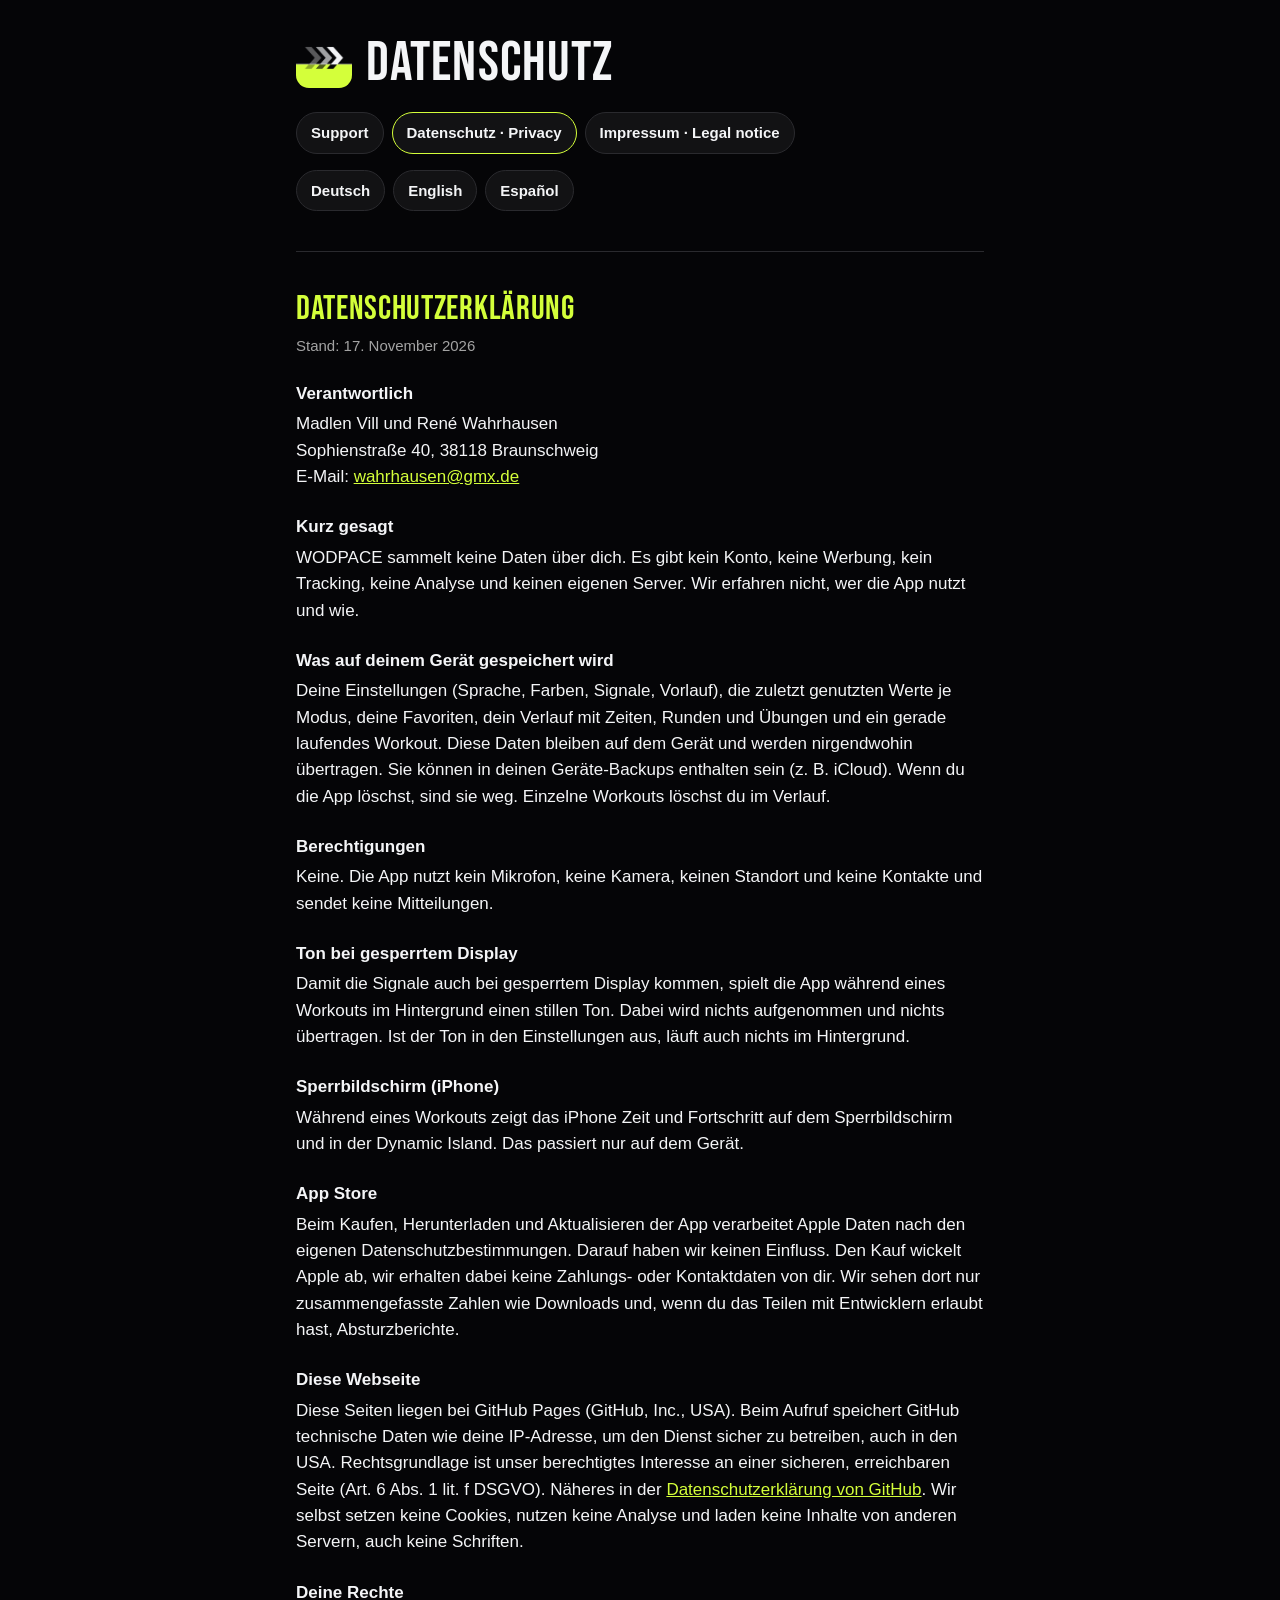
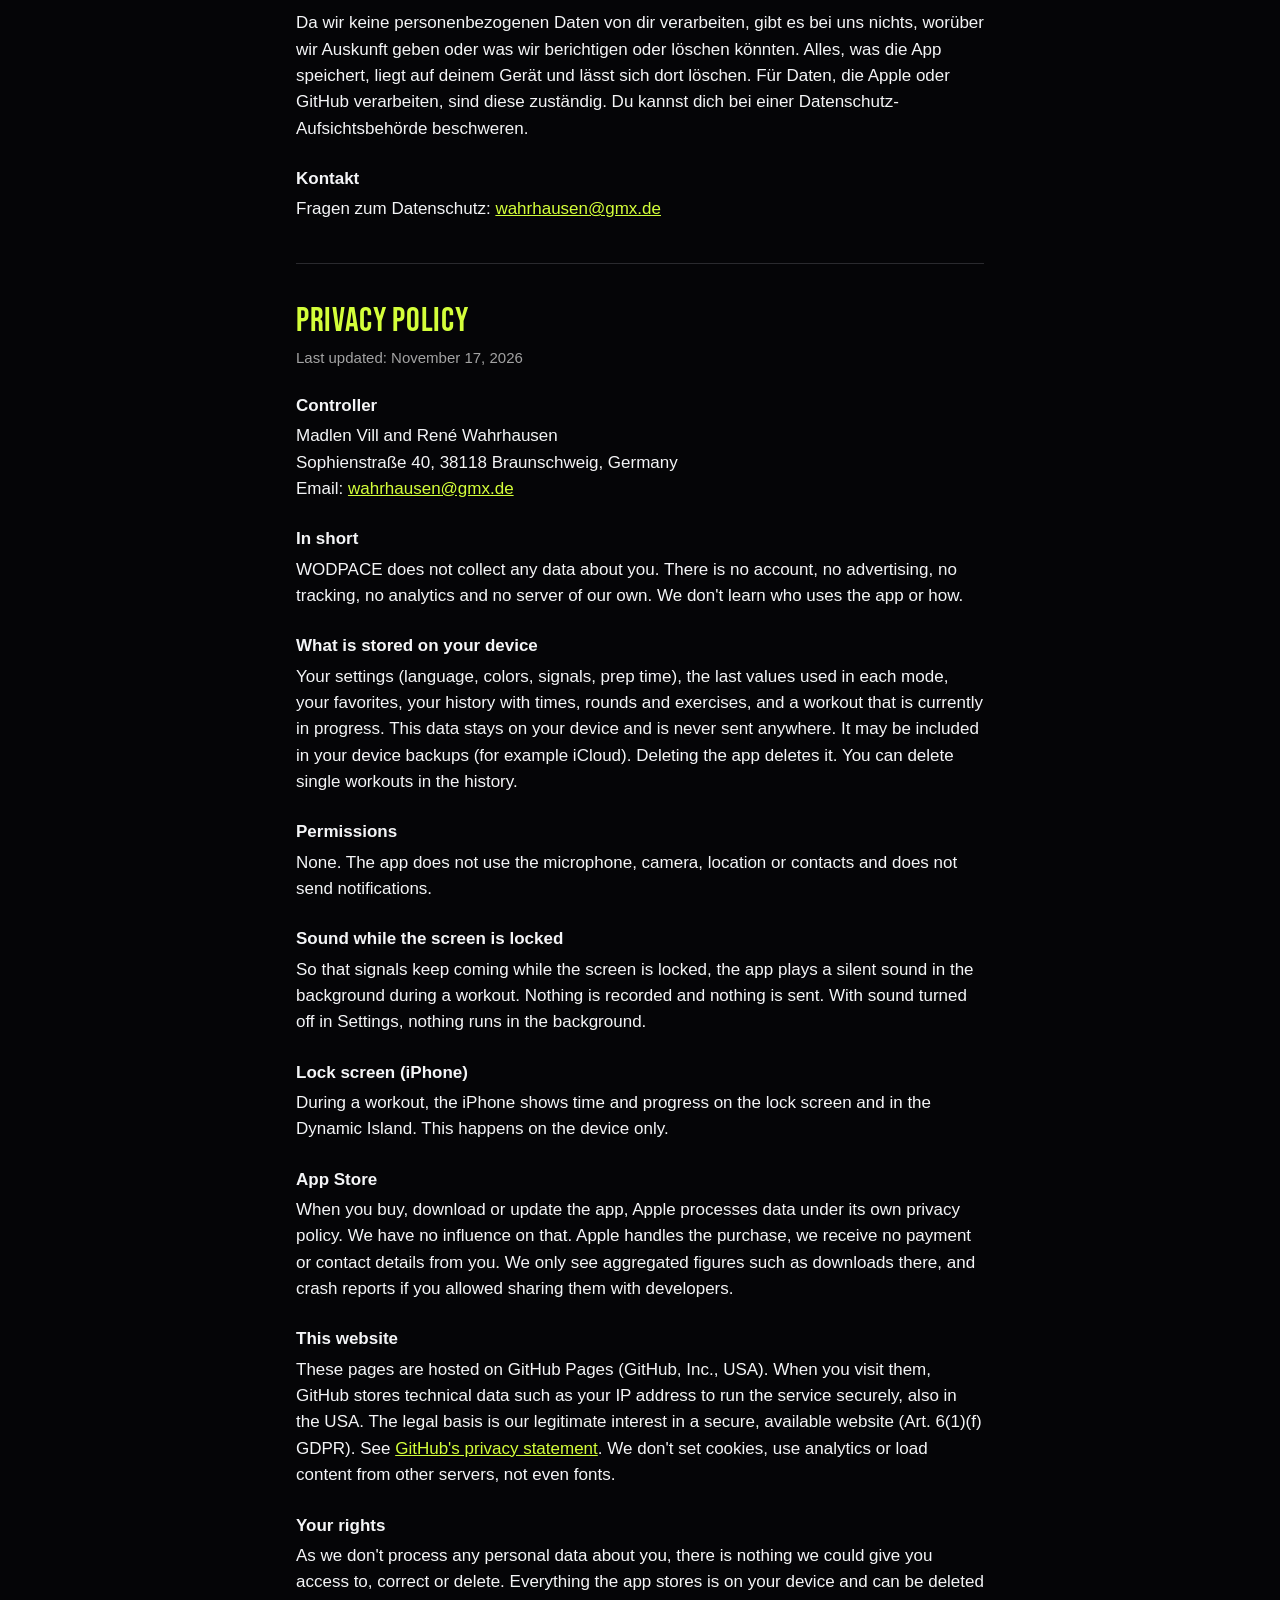
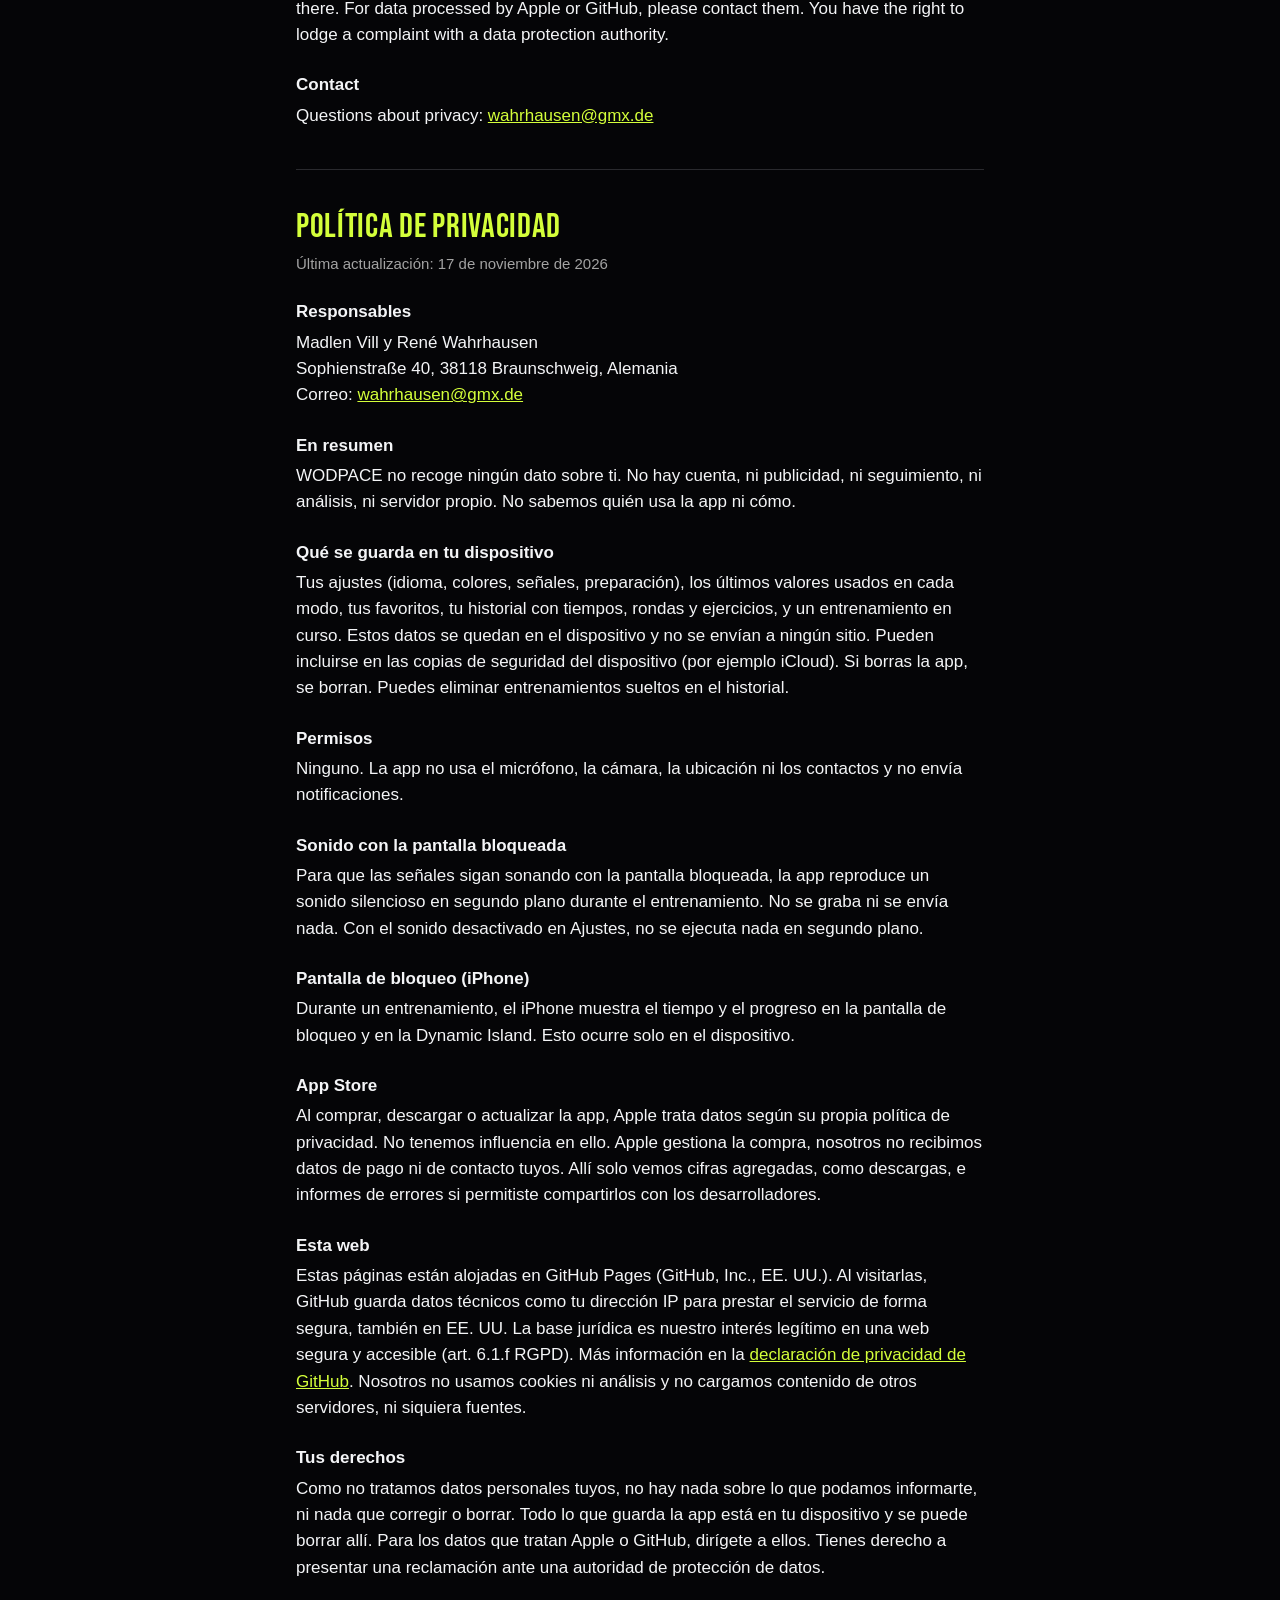
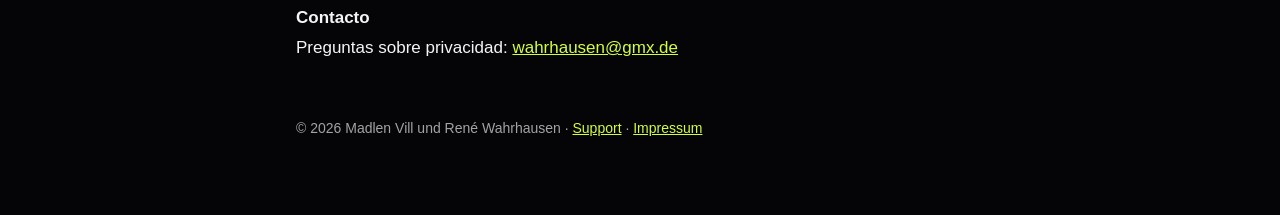
==== datenschutz/index.html @ cea5ee67 "WODPACE: Support, Datenschutz und Impressum Co-Authored-By: Claude Opus 5.5 <noreply@anthropic.com>" ====
<!doctype html>
<html lang="de">
<head>
  <meta charset="utf-8">
  <meta name="viewport" content="width=device-width, initial-scale=1">
  <title>WODPACE – Datenschutz</title>
  <meta name="description" content="Datenschutzerklärung der App WODPACE: keine Datenerhebung, kein Konto, kein Tracking.">
  <link rel="icon" href="../assets/icon.png">
  <link rel="stylesheet" href="../assets/style.css">
</head>
<body>
<main>
  <!-- Gleicher Inhalt wie in der App (src/i18n/*.ts → privacy) und in docs/legal/datenschutz.md. Wer etwas ändert, ändert alle drei. -->
  <header class="brand">
    <a href="../"><img src="../assets/icon.png" alt="WODPACE"></a>
    <h1>Datenschutz</h1>
  </header>
  <nav class="pages" aria-label="Seiten">
    <a href="../">Support</a>
    <a href="./" aria-current="page">Datenschutz · Privacy</a>
    <a href="../impressum/">Impressum · Legal notice</a>
  </nav>
  <nav class="lang" aria-label="Sprache">
    <a href="#de" lang="de">Deutsch</a>
    <a href="#en" lang="en">English</a>
    <a href="#es" lang="es">Español</a>
  </nav>

  <section id="de" lang="de">
    <h2>Datenschutzerklärung</h2>
    <p class="updated">Stand: 17. November 2026</p>

    <h3>Verantwortlich</h3>
    <p>Madlen Vill und René Wahrhausen<br>
      Sophienstraße 40, 38118 Braunschweig<br>
      E-Mail: <a href="mailto:wahrhausen@gmx.de">wahrhausen@gmx.de</a></p>

    <h3>Kurz gesagt</h3>
    <p>WODPACE sammelt keine Daten über dich. Es gibt kein Konto, keine Werbung, kein Tracking, keine Analyse und keinen eigenen Server. Wir erfahren nicht, wer die App nutzt und wie.</p>

    <h3>Was auf deinem Gerät gespeichert wird</h3>
    <p>Deine Einstellungen (Sprache, Farben, Signale, Vorlauf), die zuletzt genutzten Werte je Modus, deine Favoriten, dein Verlauf mit Zeiten, Runden und Übungen und ein gerade laufendes Workout. Diese Daten bleiben auf dem Gerät und werden nirgendwohin übertragen. Sie können in deinen Geräte-Backups enthalten sein (z. B. iCloud). Wenn du die App löschst, sind sie weg. Einzelne Workouts löschst du im Verlauf.</p>

    <h3>Berechtigungen</h3>
    <p>Keine. Die App nutzt kein Mikrofon, keine Kamera, keinen Standort und keine Kontakte und sendet keine Mitteilungen.</p>

    <h3>Ton bei gesperrtem Display</h3>
    <p>Damit die Signale auch bei gesperrtem Display kommen, spielt die App während eines Workouts im Hintergrund einen stillen Ton. Dabei wird nichts aufgenommen und nichts übertragen. Ist der Ton in den Einstellungen aus, läuft auch nichts im Hintergrund.</p>

    <h3>Sperrbildschirm (iPhone)</h3>
    <p>Während eines Workouts zeigt das iPhone Zeit und Fortschritt auf dem Sperrbildschirm und in der Dynamic Island. Das passiert nur auf dem Gerät.</p>

    <h3>App Store</h3>
    <p>Beim Kaufen, Herunterladen und Aktualisieren der App verarbeitet Apple Daten nach den eigenen Datenschutzbestimmungen. Darauf haben wir keinen Einfluss. Den Kauf wickelt Apple ab, wir erhalten dabei keine Zahlungs- oder Kontaktdaten von dir. Wir sehen dort nur zusammengefasste Zahlen wie Downloads und, wenn du das Teilen mit Entwicklern erlaubt hast, Absturzberichte.</p>

    <h3>Diese Webseite</h3>
    <p>Diese Seiten liegen bei GitHub Pages (GitHub, Inc., USA). Beim Aufruf speichert GitHub technische Daten wie deine IP-Adresse, um den Dienst sicher zu betreiben, auch in den USA. Rechtsgrundlage ist unser berechtigtes Interesse an einer sicheren, erreichbaren Seite (Art. 6 Abs. 1 lit. f DSGVO). Näheres in der <a href="https://docs.github.com/de/site-policy/privacy-policies/github-general-privacy-statement">Datenschutzerklärung von GitHub</a>. Wir selbst setzen keine Cookies, nutzen keine Analyse und laden keine Inhalte von anderen Servern, auch keine Schriften.</p>

    <h3>Deine Rechte</h3>
    <p>Da wir keine personenbezogenen Daten von dir verarbeiten, gibt es bei uns nichts, worüber wir Auskunft geben oder was wir berichtigen oder löschen könnten. Alles, was die App speichert, liegt auf deinem Gerät und lässt sich dort löschen. Für Daten, die Apple oder GitHub verarbeiten, sind diese zuständig. Du kannst dich bei einer Datenschutz-Aufsichtsbehörde beschweren.</p>

    <h3>Kontakt</h3>
    <p>Fragen zum Datenschutz: <a href="mailto:wahrhausen@gmx.de">wahrhausen@gmx.de</a></p>
  </section>

  <section id="en" lang="en">
    <h2>Privacy policy</h2>
    <p class="updated">Last updated: November 17, 2026</p>

    <h3>Controller</h3>
    <p>Madlen Vill and René Wahrhausen<br>
      Sophienstraße 40, 38118 Braunschweig, Germany<br>
      Email: <a href="mailto:wahrhausen@gmx.de">wahrhausen@gmx.de</a></p>

    <h3>In short</h3>
    <p>WODPACE does not collect any data about you. There is no account, no advertising, no tracking, no analytics and no server of our own. We don't learn who uses the app or how.</p>

    <h3>What is stored on your device</h3>
    <p>Your settings (language, colors, signals, prep time), the last values used in each mode, your favorites, your history with times, rounds and exercises, and a workout that is currently in progress. This data stays on your device and is never sent anywhere. It may be included in your device backups (for example iCloud). Deleting the app deletes it. You can delete single workouts in the history.</p>

    <h3>Permissions</h3>
    <p>None. The app does not use the microphone, camera, location or contacts and does not send notifications.</p>

    <h3>Sound while the screen is locked</h3>
    <p>So that signals keep coming while the screen is locked, the app plays a silent sound in the background during a workout. Nothing is recorded and nothing is sent. With sound turned off in Settings, nothing runs in the background.</p>

    <h3>Lock screen (iPhone)</h3>
    <p>During a workout, the iPhone shows time and progress on the lock screen and in the Dynamic Island. This happens on the device only.</p>

    <h3>App Store</h3>
    <p>When you buy, download or update the app, Apple processes data under its own privacy policy. We have no influence on that. Apple handles the purchase, we receive no payment or contact details from you. We only see aggregated figures such as downloads there, and crash reports if you allowed sharing them with developers.</p>

    <h3>This website</h3>
    <p>These pages are hosted on GitHub Pages (GitHub, Inc., USA). When you visit them, GitHub stores technical data such as your IP address to run the service securely, also in the USA. The legal basis is our legitimate interest in a secure, available website (Art. 6(1)(f) GDPR). See <a href="https://docs.github.com/en/site-policy/privacy-policies/github-general-privacy-statement">GitHub's privacy statement</a>. We don't set cookies, use analytics or load content from other servers, not even fonts.</p>

    <h3>Your rights</h3>
    <p>As we don't process any personal data about you, there is nothing we could give you access to, correct or delete. Everything the app stores is on your device and can be deleted there. For data processed by Apple or GitHub, please contact them. You have the right to lodge a complaint with a data protection authority.</p>

    <h3>Contact</h3>
    <p>Questions about privacy: <a href="mailto:wahrhausen@gmx.de">wahrhausen@gmx.de</a></p>
  </section>

  <section id="es" lang="es">
    <h2>Política de privacidad</h2>
    <p class="updated">Última actualización: 17 de noviembre de 2026</p>

    <h3>Responsables</h3>
    <p>Madlen Vill y René Wahrhausen<br>
      Sophienstraße 40, 38118 Braunschweig, Alemania<br>
      Correo: <a href="mailto:wahrhausen@gmx.de">wahrhausen@gmx.de</a></p>

    <h3>En resumen</h3>
    <p>WODPACE no recoge ningún dato sobre ti. No hay cuenta, ni publicidad, ni seguimiento, ni análisis, ni servidor propio. No sabemos quién usa la app ni cómo.</p>

    <h3>Qué se guarda en tu dispositivo</h3>
    <p>Tus ajustes (idioma, colores, señales, preparación), los últimos valores usados en cada modo, tus favoritos, tu historial con tiempos, rondas y ejercicios, y un entrenamiento en curso. Estos datos se quedan en el dispositivo y no se envían a ningún sitio. Pueden incluirse en las copias de seguridad del dispositivo (por ejemplo iCloud). Si borras la app, se borran. Puedes eliminar entrenamientos sueltos en el historial.</p>

    <h3>Permisos</h3>
    <p>Ninguno. La app no usa el micrófono, la cámara, la ubicación ni los contactos y no envía notificaciones.</p>

    <h3>Sonido con la pantalla bloqueada</h3>
    <p>Para que las señales sigan sonando con la pantalla bloqueada, la app reproduce un sonido silencioso en segundo plano durante el entrenamiento. No se graba ni se envía nada. Con el sonido desactivado en Ajustes, no se ejecuta nada en segundo plano.</p>

    <h3>Pantalla de bloqueo (iPhone)</h3>
    <p>Durante un entrenamiento, el iPhone muestra el tiempo y el progreso en la pantalla de bloqueo y en la Dynamic Island. Esto ocurre solo en el dispositivo.</p>

    <h3>App Store</h3>
    <p>Al comprar, descargar o actualizar la app, Apple trata datos según su propia política de privacidad. No tenemos influencia en ello. Apple gestiona la compra, nosotros no recibimos datos de pago ni de contacto tuyos. Allí solo vemos cifras agregadas, como descargas, e informes de errores si permitiste compartirlos con los desarrolladores.</p>

    <h3>Esta web</h3>
    <p>Estas páginas están alojadas en GitHub Pages (GitHub, Inc., EE. UU.). Al visitarlas, GitHub guarda datos técnicos como tu dirección IP para prestar el servicio de forma segura, también en EE. UU. La base jurídica es nuestro interés legítimo en una web segura y accesible (art. 6.1.f RGPD). Más información en la <a href="https://docs.github.com/es/site-policy/privacy-policies/github-general-privacy-statement">declaración de privacidad de GitHub</a>. Nosotros no usamos cookies ni análisis y no cargamos contenido de otros servidores, ni siquiera fuentes.</p>

    <h3>Tus derechos</h3>
    <p>Como no tratamos datos personales tuyos, no hay nada sobre lo que podamos informarte, ni nada que corregir o borrar. Todo lo que guarda la app está en tu dispositivo y se puede borrar allí. Para los datos que tratan Apple o GitHub, dirígete a ellos. Tienes derecho a presentar una reclamación ante una autoridad de protección de datos.</p>

    <h3>Contacto</h3>
    <p>Preguntas sobre privacidad: <a href="mailto:wahrhausen@gmx.de">wahrhausen@gmx.de</a></p>
  </section>

  <footer>
    <p>© 2026 Madlen Vill und René Wahrhausen · <a href="../">Support</a> · <a href="../impressum/">Impressum</a></p>
  </footer>
</main>
</body>
</html>
---- assets/style.css ----
/* WODPACE: Support, Datenschutz, Impressum. Look wie die App (Schwarz, Volt, Bebas Neue).
   Schrift liegt hier, nichts wird von Google oder anderen Servern geladen. */

@font-face {
  font-family: "Bebas Neue";
  src: url("BebasNeue-Regular.ttf") format("truetype");
  font-display: swap;
}

:root {
  --bg: #050507;
  --card: #121214;
  --edge: #2a2a2e;
  --text: #f4f5f7;
  --muted: #a3a3a3;
  --volt: #d4ff3a;
  --todo: #ffb347;
}

* {
  box-sizing: border-box;
}

html {
  -webkit-text-size-adjust: 100%;
}

body {
  margin: 0;
  background: var(--bg);
  color: var(--text);
  font: 17px/1.55 -apple-system, BlinkMacSystemFont, "Segoe UI", Roboto, Helvetica, Arial, sans-serif;
}

main {
  max-width: 720px;
  margin: 0 auto;
  padding: 32px 16px 64px;
}

header.brand {
  display: flex;
  align-items: center;
  gap: 14px;
  margin-bottom: 8px;
}

header.brand img {
  width: 56px;
  height: 56px;
  border-radius: 13px;
}

header.brand a {
  color: inherit;
  text-decoration: none;
}

h1,
h2 {
  font-family: "Bebas Neue", Impact, "Arial Narrow", sans-serif;
  font-weight: 400;
  letter-spacing: 0.02em;
  line-height: 1;
  margin: 0;
}

h1 {
  font-size: 56px;
}

h2 {
  font-size: 34px;
  margin: 40px 0 8px;
  color: var(--volt);
}

h3 {
  font-size: 17px;
  margin: 24px 0 4px;
}

p,
ul {
  margin: 0 0 12px;
}

ul {
  padding-left: 20px;
}

a {
  color: var(--volt);
}

.lead {
  color: var(--muted);
  margin-bottom: 24px;
}

nav.lang,
nav.pages {
  display: flex;
  flex-wrap: wrap;
  gap: 8px;
  margin: 16px 0 8px;
}

nav a {
  display: inline-block;
  padding: 8px 14px;
  border: 1px solid var(--edge);
  border-radius: 999px;
  background: var(--card);
  color: var(--text);
  text-decoration: none;
  font-weight: 600;
  font-size: 15px;
}

nav a[aria-current="page"] {
  border-color: var(--volt);
}

section {
  border-top: 1px solid var(--edge);
  margin-top: 40px;
}

.card {
  background: var(--card);
  border: 1px solid var(--edge);
  border-radius: 20px;
  padding: 16px 20px;
  margin: 16px 0;
}

.updated {
  color: var(--muted);
  font-size: 15px;
}

.todo {
  color: var(--todo);
  font-weight: 700;
}

footer {
  margin-top: 56px;
  color: var(--muted);
  font-size: 14px;
}
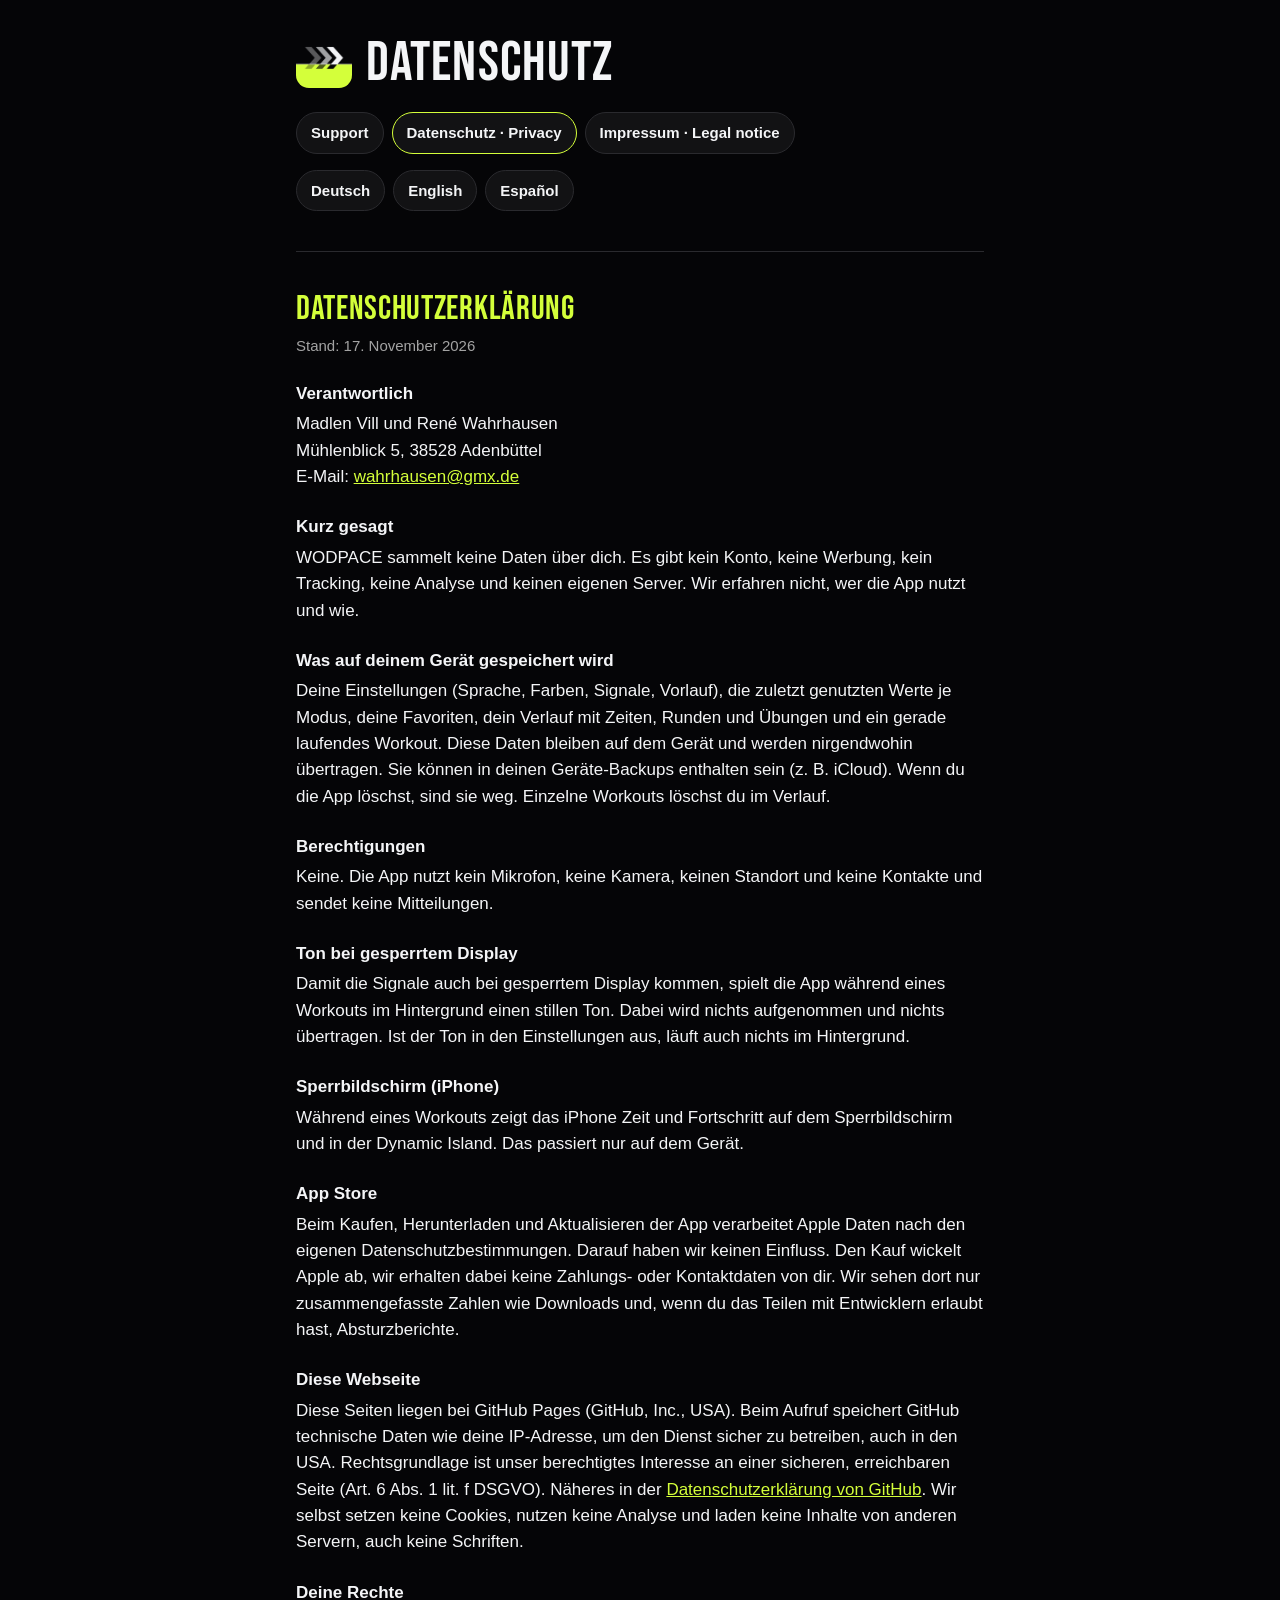
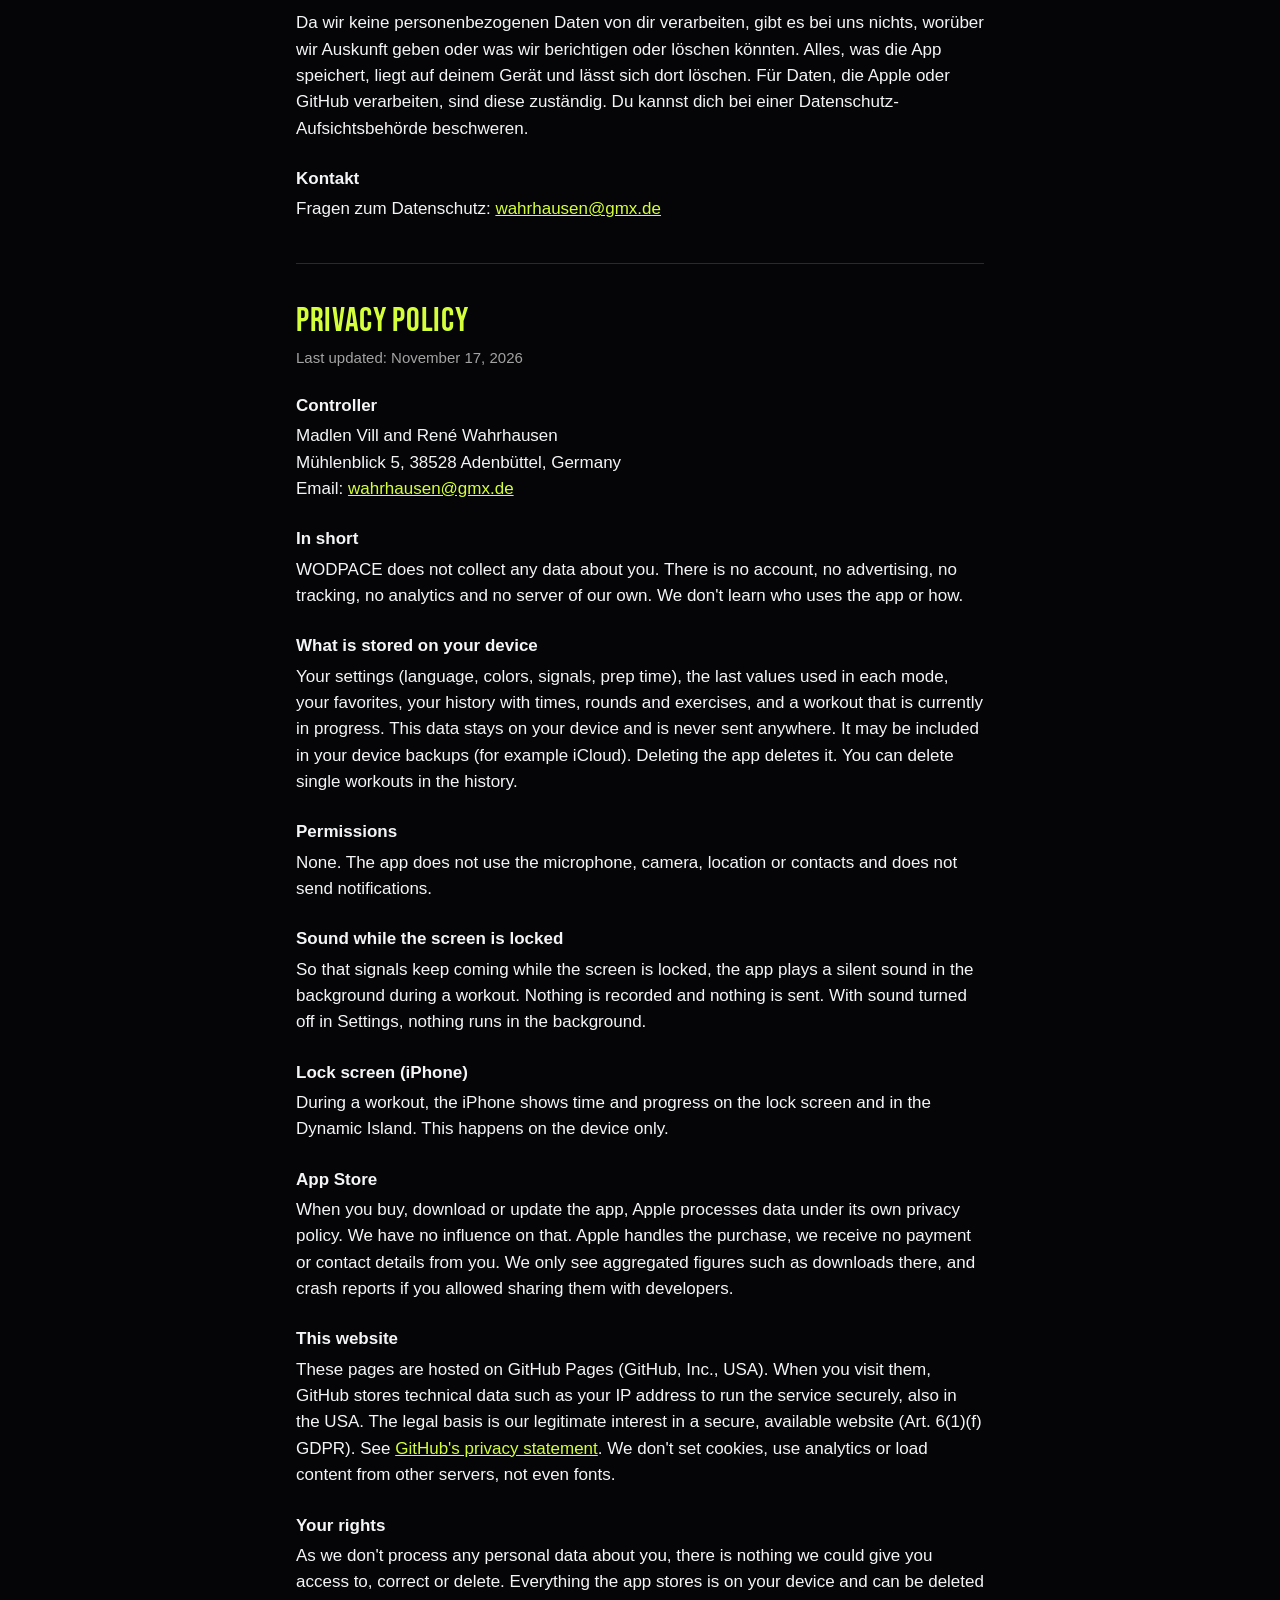
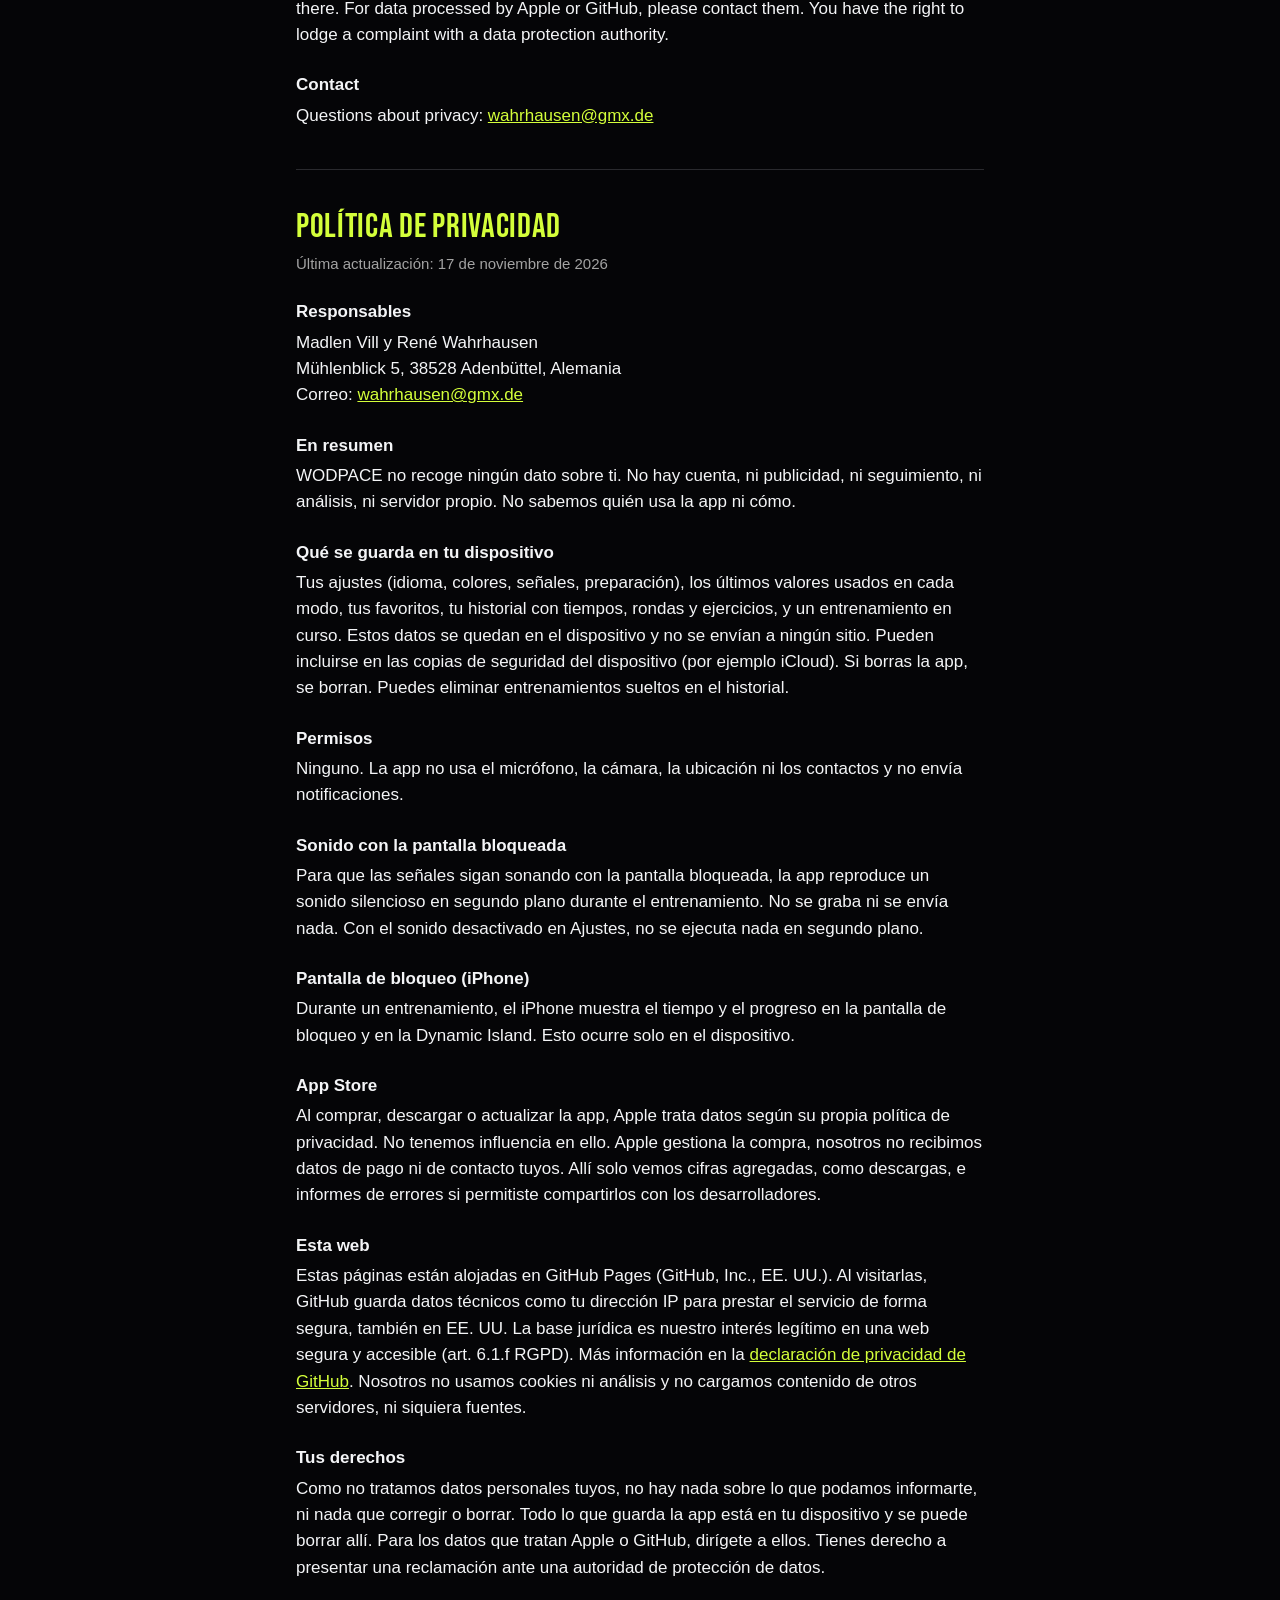
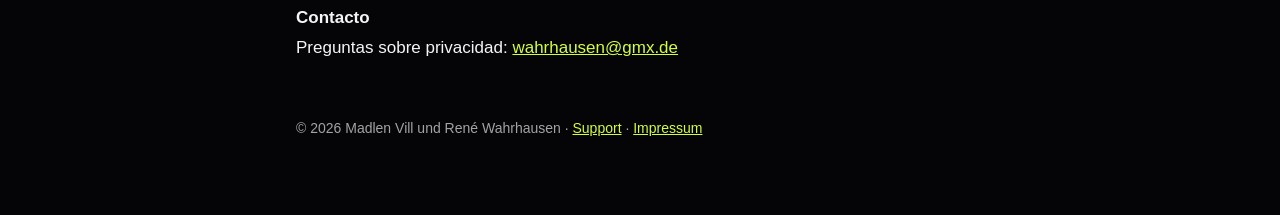
==== commit 30631d6c: "Anschrift: Mühlenblick 5, 38528 Adenbüttel Co-Authored-By: Claude Opus 5.5 <noreply@anthropic.com>" ====
--- a/datenschutz/index.html
+++ b/datenschutz/index.html
@@ -32,7 +32,7 @@
 
     <h3>Verantwortlich</h3>
     <p>Madlen Vill und René Wahrhausen<br>
-      Sophienstraße 40, 38118 Braunschweig<br>
+      Mühlenblick 5, 38528 Adenbüttel<br>
       E-Mail: <a href="mailto:wahrhausen@gmx.de">wahrhausen@gmx.de</a></p>
 
     <h3>Kurz gesagt</h3>
@@ -69,7 +69,7 @@
 
     <h3>Controller</h3>
     <p>Madlen Vill and René Wahrhausen<br>
-      Sophienstraße 40, 38118 Braunschweig, Germany<br>
+      Mühlenblick 5, 38528 Adenbüttel, Germany<br>
       Email: <a href="mailto:wahrhausen@gmx.de">wahrhausen@gmx.de</a></p>
 
     <h3>In short</h3>
@@ -106,7 +106,7 @@
 
     <h3>Responsables</h3>
     <p>Madlen Vill y René Wahrhausen<br>
-      Sophienstraße 40, 38118 Braunschweig, Alemania<br>
+      Mühlenblick 5, 38528 Adenbüttel, Alemania<br>
       Correo: <a href="mailto:wahrhausen@gmx.de">wahrhausen@gmx.de</a></p>
 
     <h3>En resumen</h3>
